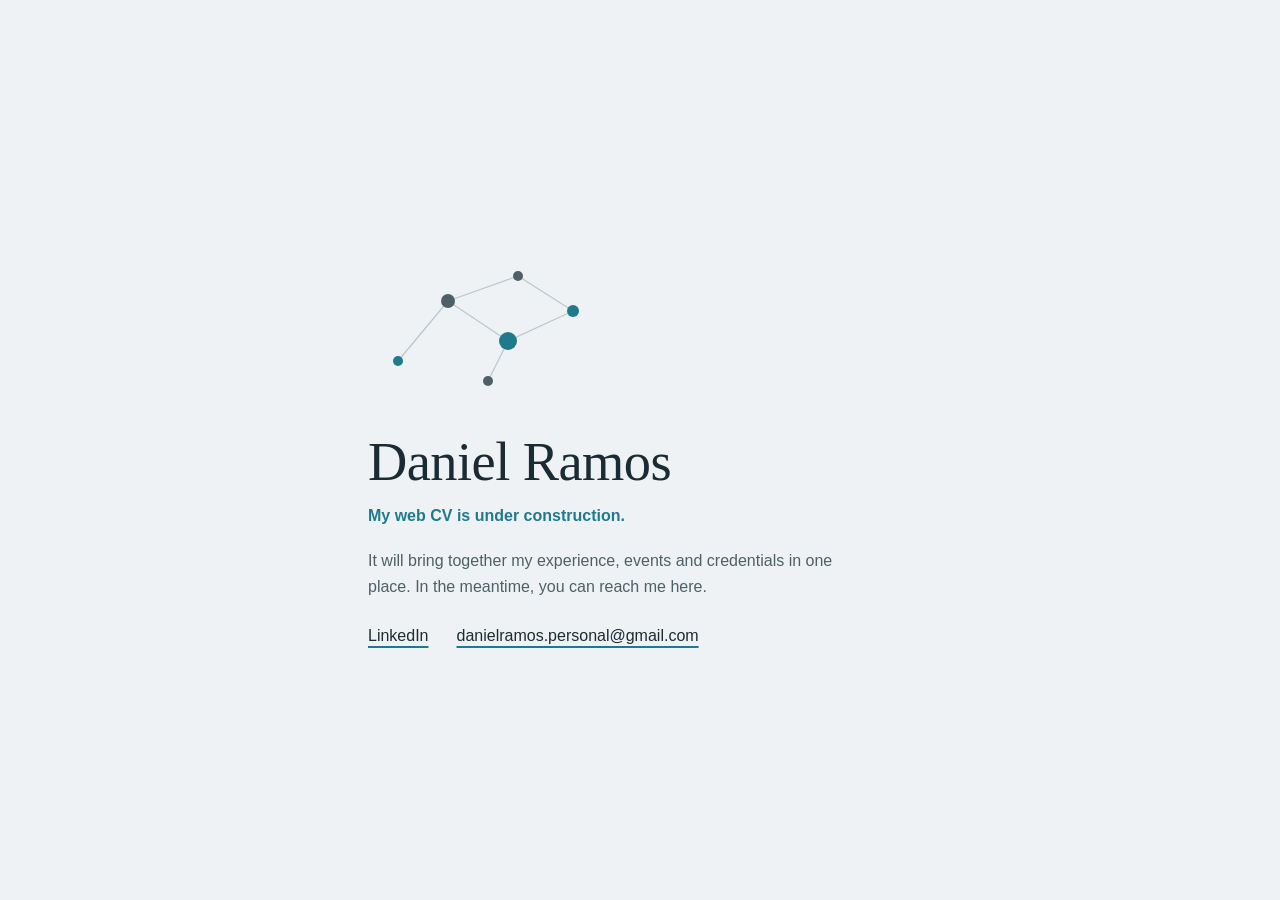
==== index.html @ dd455a63 "Add files via upload" ====
<!DOCTYPE html>
<html lang="en">
<head>
<meta charset="utf-8">
<meta name="viewport" content="width=device-width, initial-scale=1">
<title>Daniel Ramos: web CV (under construction)</title>
<meta name="description" content="The web CV of Daniel Ramos is under construction. Meanwhile, find me on LinkedIn or by email.">
<style>
  :root {
    --bg: #eef2f4;
    --ink: #1b2b34;
    --muted: #4d6069;
    --accent: #1f7a8c;
    --line: #b9c7cd;
    color-scheme: light;
  }
  @media (prefers-color-scheme: dark) {
    :root {
      --bg: #11191d;
      --ink: #e6eef1;
      --muted: #9db0b8;
      --accent: #5cc0d3;
      --line: #35474f;
      color-scheme: dark;
    }
  }
  * { box-sizing: border-box; }
  html, body { height: 100%; }
  body {
    margin: 0;
    background: var(--bg);
    color: var(--ink);
    font-family: "Helvetica Neue", Arial, system-ui, sans-serif;
    line-height: 1.6;
    display: grid;
    place-items: center;
    padding: 2rem 1.5rem;
  }
  main { width: 100%; max-width: 34rem; }
  svg { display: block; width: 100%; max-width: 15rem; height: auto; margin-bottom: 2rem; }
  .edge { stroke: var(--line); stroke-width: 1.2; fill: none; }
  .node { fill: var(--accent); }
  .node.quiet { fill: var(--muted); }
  h1 {
    font-family: "Iowan Old Style", Georgia, "Times New Roman", serif;
    font-weight: 400;
    font-size: clamp(2.4rem, 8vw, 3.4rem);
    line-height: 1.1;
    letter-spacing: -0.01em;
    margin: 0 0 0.6rem;
  }
  .status { color: var(--accent); font-weight: 600; margin: 0 0 1.25rem; }
  p { margin: 0 0 1.5rem; color: var(--muted); max-width: 30rem; }
  ul { list-style: none; margin: 0; padding: 0; display: flex; flex-wrap: wrap; gap: 0.75rem 1.75rem; }
  a {
    color: var(--ink);
    text-decoration: underline;
    text-decoration-color: var(--accent);
    text-decoration-thickness: 2px;
    text-underline-offset: 0.3em;
  }
  a:hover { color: var(--accent); }
  a:focus-visible { outline: 3px solid var(--accent); outline-offset: 4px; border-radius: 2px; }

  /* One page-load moment: the network draws itself. */
  @media (prefers-reduced-motion: no-preference) {
    .edge { stroke-dasharray: 100; stroke-dashoffset: 100; animation: draw 1.4s ease-out forwards; }
    .edge:nth-of-type(2) { animation-delay: 0.15s; }
    .edge:nth-of-type(3) { animation-delay: 0.3s; }
    .edge:nth-of-type(4) { animation-delay: 0.45s; }
    .edge:nth-of-type(5) { animation-delay: 0.6s; }
    .edge:nth-of-type(6) { animation-delay: 0.75s; }
    .node { opacity: 0; animation: appear 0.6s ease-out forwards; animation-delay: 0.9s; }
    @keyframes draw { to { stroke-dashoffset: 0; } }
    @keyframes appear { to { opacity: 1; } }
  }
</style>
</head>
<body>
<main>
  <svg viewBox="0 0 240 150" role="img" aria-label="A small network of connected points">
    <path class="edge" pathLength="100" d="M30 110 L80 50"/>
    <path class="edge" pathLength="100" d="M80 50 L140 90"/>
    <path class="edge" pathLength="100" d="M80 50 L150 25"/>
    <path class="edge" pathLength="100" d="M140 90 L205 60"/>
    <path class="edge" pathLength="100" d="M140 90 L120 130"/>
    <path class="edge" pathLength="100" d="M150 25 L205 60"/>
    <circle class="node" cx="30" cy="110" r="5"/>
    <circle class="node quiet" cx="80" cy="50" r="7"/>
    <circle class="node" cx="140" cy="90" r="9"/>
    <circle class="node quiet" cx="150" cy="25" r="5"/>
    <circle class="node" cx="205" cy="60" r="6"/>
    <circle class="node quiet" cx="120" cy="130" r="5"/>
  </svg>

  <h1>Daniel Ramos</h1>
  <p class="status">My web CV is under construction.</p>
  <p>It will bring together my experience, events and credentials in one place. In the meantime, you can reach me here.</p>

  <ul>
    <li><a href="https://www.linkedin.com/in/danielbpramos/">LinkedIn</a></li>
    <li><a href="mailto:danielramos.personal@gmail.com">danielramos.personal@gmail.com</a></li>
  </ul>
</main>
</body>
</html>
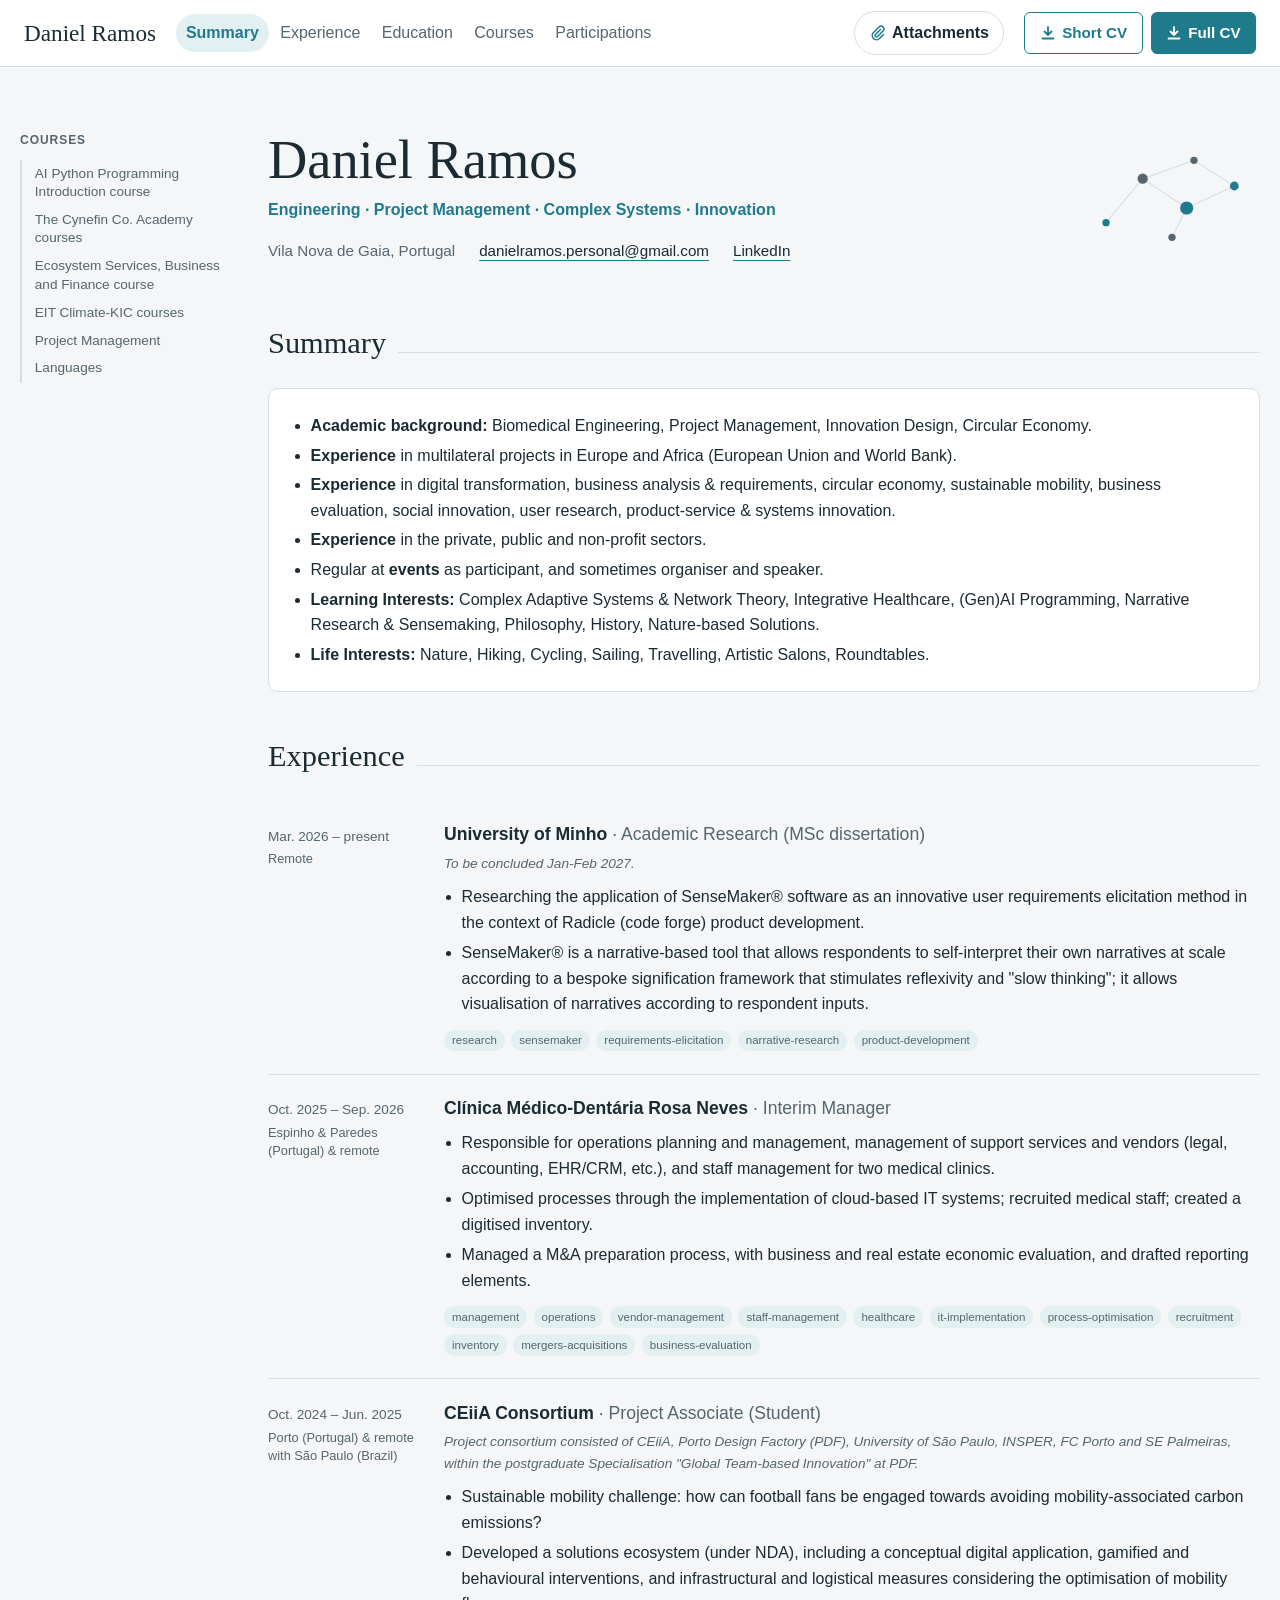
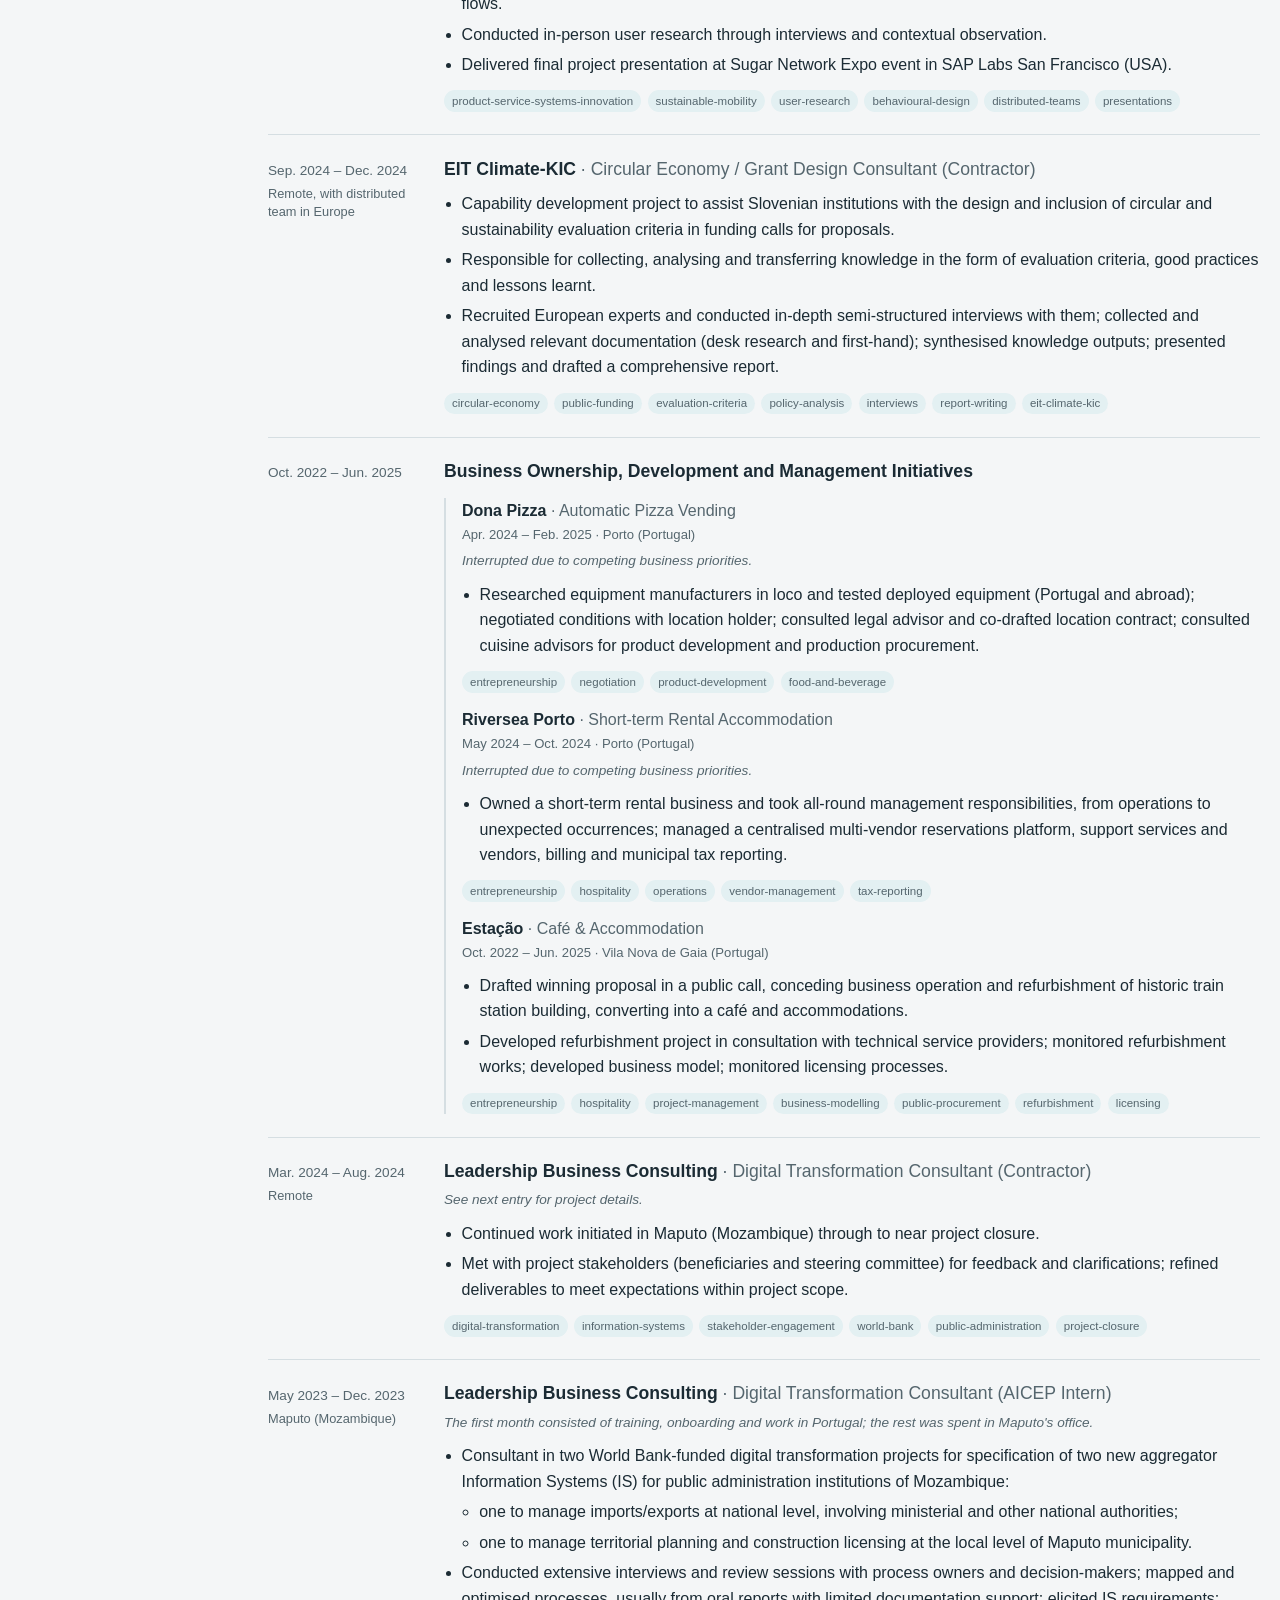
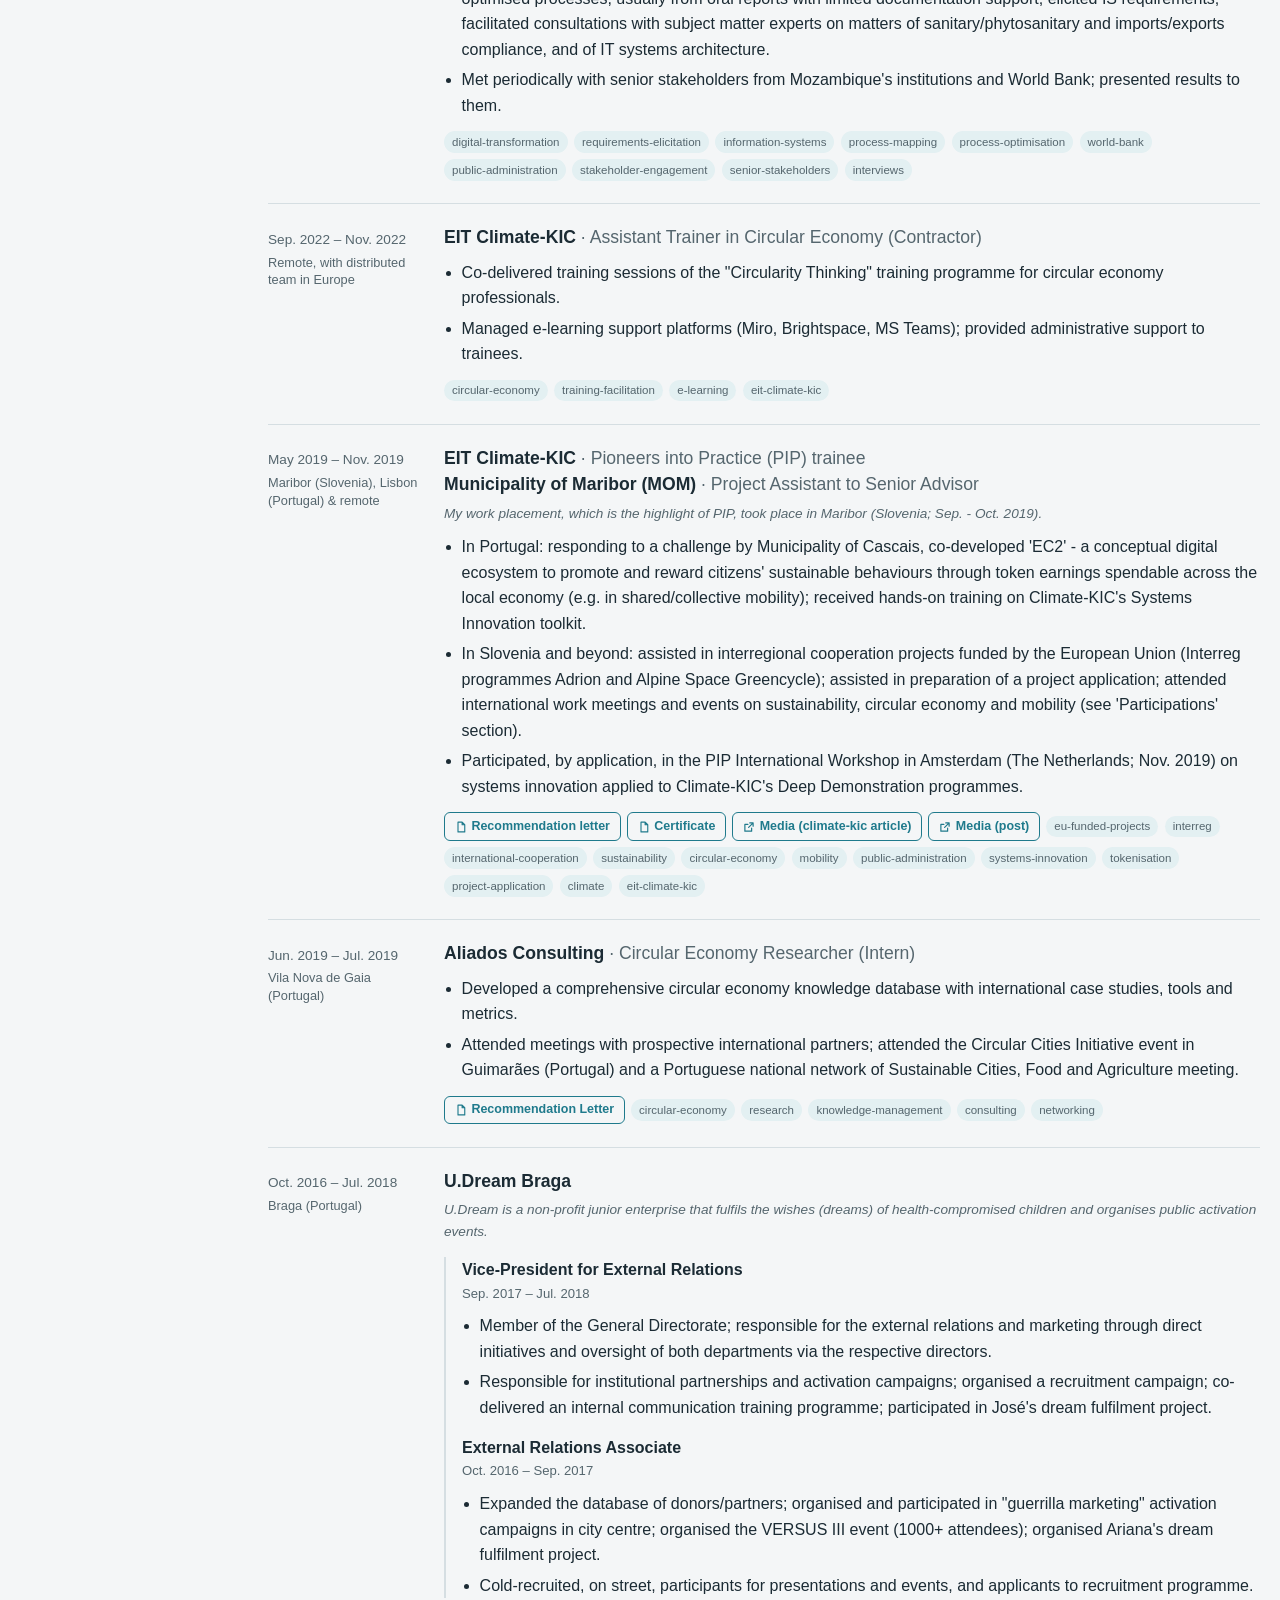
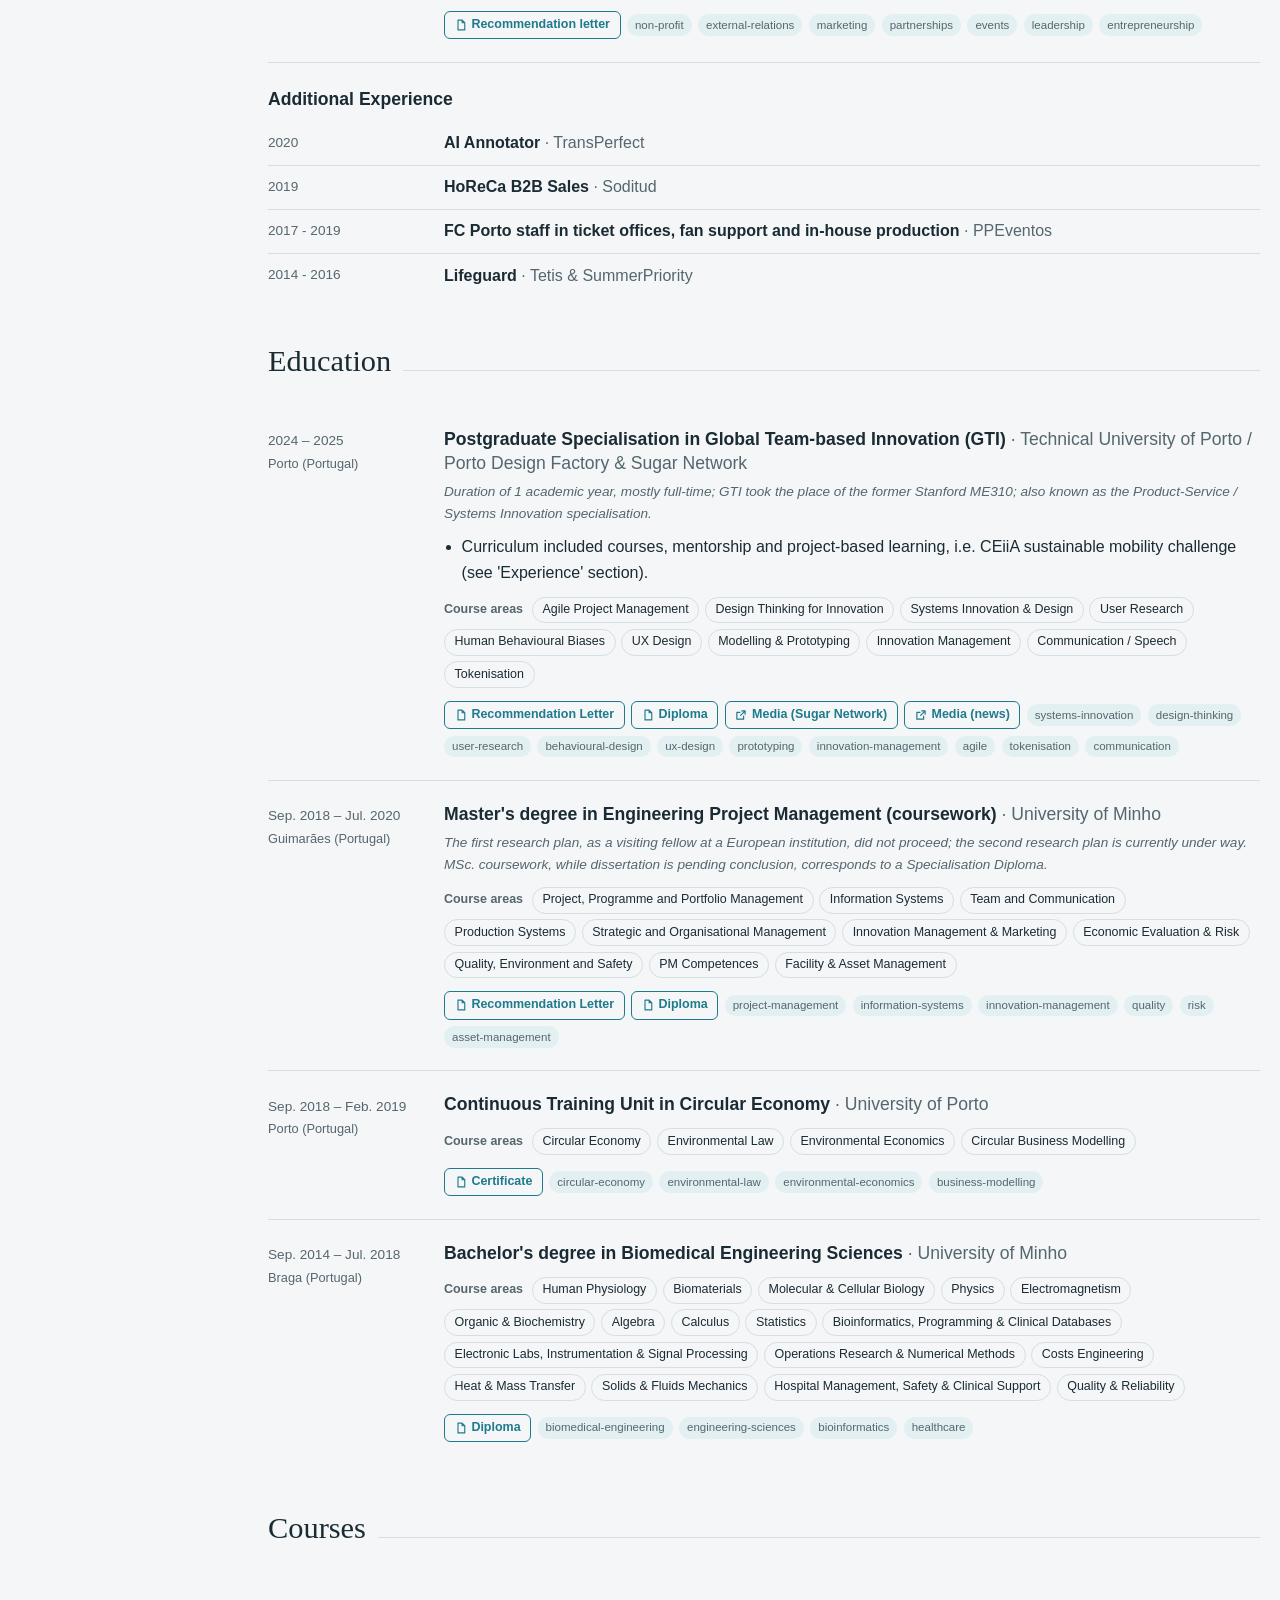
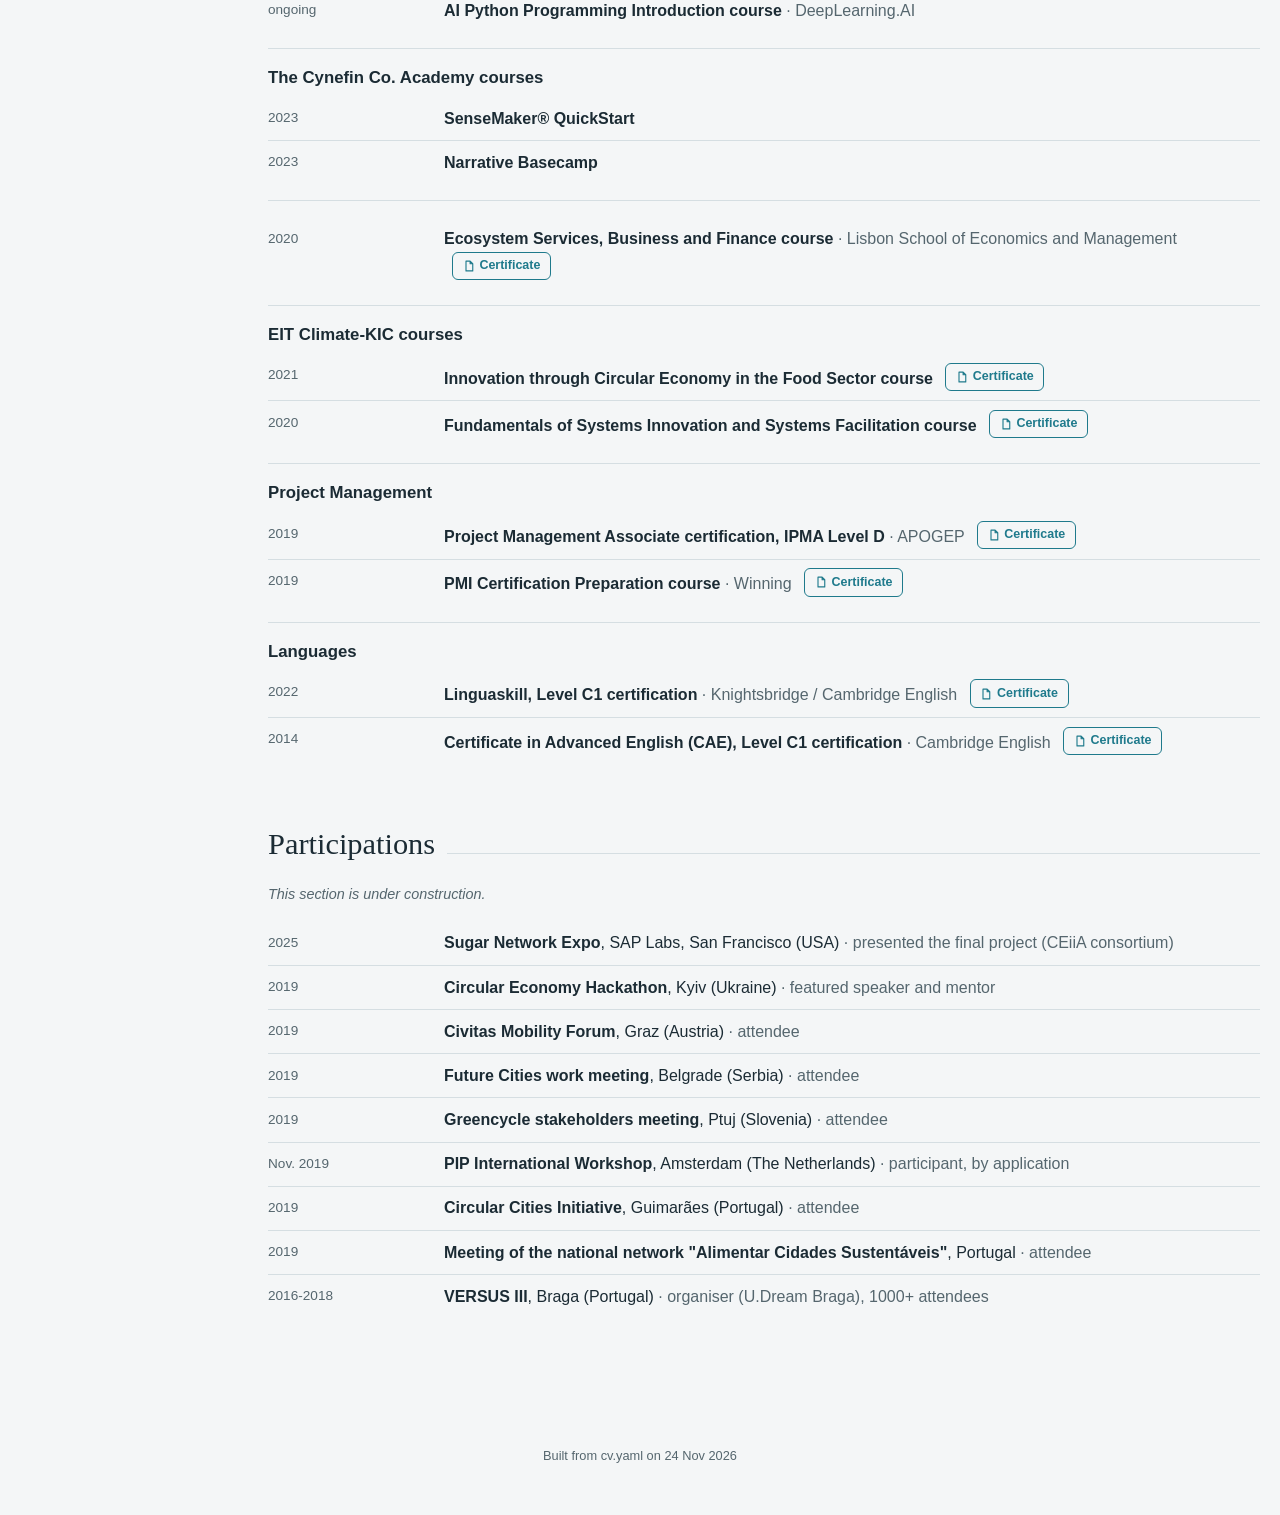
==== commit 8ba2efbe: "Publish web CV built from cv.yaml (replaces under-construction page)" ====
--- a/index.html
+++ b/index.html
@@ -1,106 +1,383 @@
-<!DOCTYPE html>
-<html lang="en">
-<head>
-<meta charset="utf-8">
-<meta name="viewport" content="width=device-width, initial-scale=1">
-<title>Daniel Ramos: web CV (under construction)</title>
-<meta name="description" content="The web CV of Daniel Ramos is under construction. Meanwhile, find me on LinkedIn or by email.">
-<style>
-  :root {
-    --bg: #eef2f4;
-    --ink: #1b2b34;
-    --muted: #4d6069;
-    --accent: #1f7a8c;
-    --line: #b9c7cd;
-    color-scheme: light;
-  }
-  @media (prefers-color-scheme: dark) {
-    :root {
-      --bg: #11191d;
-      --ink: #e6eef1;
-      --muted: #9db0b8;
-      --accent: #5cc0d3;
-      --line: #35474f;
-      color-scheme: dark;
-    }
-  }
-  * { box-sizing: border-box; }
-  html, body { height: 100%; }
-  body {
-    margin: 0;
-    background: var(--bg);
-    color: var(--ink);
-    font-family: "Helvetica Neue", Arial, system-ui, sans-serif;
-    line-height: 1.6;
-    display: grid;
-    place-items: center;
-    padding: 2rem 1.5rem;
-  }
-  main { width: 100%; max-width: 34rem; }
-  svg { display: block; width: 100%; max-width: 15rem; height: auto; margin-bottom: 2rem; }
-  .edge { stroke: var(--line); stroke-width: 1.2; fill: none; }
-  .node { fill: var(--accent); }
-  .node.quiet { fill: var(--muted); }
-  h1 {
-    font-family: "Iowan Old Style", Georgia, "Times New Roman", serif;
-    font-weight: 400;
-    font-size: clamp(2.4rem, 8vw, 3.4rem);
-    line-height: 1.1;
-    letter-spacing: -0.01em;
-    margin: 0 0 0.6rem;
-  }
-  .status { color: var(--accent); font-weight: 600; margin: 0 0 1.25rem; }
-  p { margin: 0 0 1.5rem; color: var(--muted); max-width: 30rem; }
-  ul { list-style: none; margin: 0; padding: 0; display: flex; flex-wrap: wrap; gap: 0.75rem 1.75rem; }
-  a {
-    color: var(--ink);
-    text-decoration: underline;
-    text-decoration-color: var(--accent);
-    text-decoration-thickness: 2px;
-    text-underline-offset: 0.3em;
-  }
-  a:hover { color: var(--accent); }
-  a:focus-visible { outline: 3px solid var(--accent); outline-offset: 4px; border-radius: 2px; }
-
-  /* One page-load moment: the network draws itself. */
-  @media (prefers-reduced-motion: no-preference) {
-    .edge { stroke-dasharray: 100; stroke-dashoffset: 100; animation: draw 1.4s ease-out forwards; }
-    .edge:nth-of-type(2) { animation-delay: 0.15s; }
-    .edge:nth-of-type(3) { animation-delay: 0.3s; }
-    .edge:nth-of-type(4) { animation-delay: 0.45s; }
-    .edge:nth-of-type(5) { animation-delay: 0.6s; }
-    .edge:nth-of-type(6) { animation-delay: 0.75s; }
-    .node { opacity: 0; animation: appear 0.6s ease-out forwards; animation-delay: 0.9s; }
-    @keyframes draw { to { stroke-dashoffset: 0; } }
-    @keyframes appear { to { opacity: 1; } }
-  }
-</style>
-</head>
-<body>
-<main>
-  <svg viewBox="0 0 240 150" role="img" aria-label="A small network of connected points">
-    <path class="edge" pathLength="100" d="M30 110 L80 50"/>
-    <path class="edge" pathLength="100" d="M80 50 L140 90"/>
-    <path class="edge" pathLength="100" d="M80 50 L150 25"/>
-    <path class="edge" pathLength="100" d="M140 90 L205 60"/>
-    <path class="edge" pathLength="100" d="M140 90 L120 130"/>
-    <path class="edge" pathLength="100" d="M150 25 L205 60"/>
-    <circle class="node" cx="30" cy="110" r="5"/>
-    <circle class="node quiet" cx="80" cy="50" r="7"/>
-    <circle class="node" cx="140" cy="90" r="9"/>
-    <circle class="node quiet" cx="150" cy="25" r="5"/>
-    <circle class="node" cx="205" cy="60" r="6"/>
-    <circle class="node quiet" cx="120" cy="130" r="5"/>
-  </svg>
-
-  <h1>Daniel Ramos</h1>
-  <p class="status">My web CV is under construction.</p>
-  <p>It will bring together my experience, events and credentials in one place. In the meantime, you can reach me here.</p>
-
-  <ul>
-    <li><a href="https://www.linkedin.com/in/danielbpramos/">LinkedIn</a></li>
-    <li><a href="mailto:danielramos.personal@gmail.com">danielramos.personal@gmail.com</a></li>
-  </ul>
-</main>
-</body>
-</html>
+<!DOCTYPE html>
+<html lang="en">
+<head>
+<meta charset="utf-8">
+<meta name="viewport" content="width=device-width, initial-scale=1">
+<title>Daniel Ramos: CV</title>
+<meta name="description" content="Extended CV of Daniel Ramos: experience, education, participations and credentials.">
+<link rel="stylesheet" href="style.css">
+</head>
+<body>
+
+<svg width="0" height="0" style="position:absolute" aria-hidden="true">
+  <symbol id="i-dl" viewBox="0 0 16 16"><path d="M8 2v8m0 0L4.5 6.5M8 10l3.5-3.5M2.5 13.5h11" stroke="currentColor" stroke-width="1.8" fill="none" stroke-linecap="round" stroke-linejoin="round"/></symbol>
+  <symbol id="i-doc" viewBox="0 0 16 16"><path d="M4 1.5h5.5L13 5v9.5H4z M9.5 1.5V5H13" stroke="currentColor" stroke-width="1.5" fill="none" stroke-linejoin="round"/></symbol>
+  <symbol id="i-link" viewBox="0 0 16 16"><path d="M9 2.5h4.5V7M13.5 2.5L7.5 8.5M11.5 9.5v4h-9v-9h4" stroke="currentColor" stroke-width="1.6" fill="none" stroke-linecap="round" stroke-linejoin="round"/></symbol>
+  <symbol id="i-clip" viewBox="0 0 16 16"><path d="M10.5 4.5l-5 5a1.4 1.4 0 0 0 2 2l5.5-5.5a2.8 2.8 0 0 0-4-4L3.5 7.5a4.2 4.2 0 0 0 6 6l4-4" stroke="currentColor" stroke-width="1.5" fill="none" stroke-linecap="round" stroke-linejoin="round"/></symbol>
+  <symbol id="i-mail" viewBox="0 0 16 16"><rect x="1.5" y="3.5" width="13" height="9" rx="1.5" stroke="currentColor" stroke-width="1.5" fill="none"/><path d="M2 4.5l6 4.5 6-4.5" stroke="currentColor" stroke-width="1.5" fill="none" stroke-linejoin="round"/></symbol>
+</svg>
+
+<header class="topbar">
+  <div class="topbar-inner">
+    <a class="brand serif" href="#top">Daniel Ramos</a>
+    <nav class="nav" aria-label="Sections">
+      <a href="#summary">Summary</a>
+      <a href="#experience">Experience</a>
+      <a href="#education">Education</a>
+      <a href="#courses">Courses</a>
+      <a href="#participations">Participations</a>
+    </nav>
+    <a class="attach-btn" href="attachments.html"><svg><use href="#i-clip"/></svg><span>Attachments</span></a>
+    <div class="downloads">
+      <a class="btn ghost" href="Daniel_Ramos_CV_Short.pdf" target="_blank" rel="noopener" title="Short CV (PDF)"><svg><use href="#i-dl"/></svg><span>Short CV</span></a>
+      <a class="btn primary" href="Daniel_Ramos_CV_Extended.pdf" target="_blank" rel="noopener" title="Full CV (PDF)"><svg><use href="#i-dl"/></svg><span>Full CV</span></a>
+    </div>
+  </div>
+</header>
+
+
+<div class="layout" id="top">
+  <aside class="sidemenu" aria-label="Entries in this section">
+    <nav id="sidemenu"></nav>
+  </aside>
+
+  <main>
+    <div class="hero">
+      <div>
+        <h1 class="serif">Daniel Ramos</h1>
+        <p class="role">Engineering · Project Management · Complex Systems · Innovation</p>
+        <ul class="contact">
+          <li>Vila Nova de Gaia, Portugal</li>
+          <li><a href="mailto:danielramos.personal@gmail.com">danielramos.personal@gmail.com</a></li>
+          <li><a href="https://linkedin.com/in/danielbpramos">LinkedIn</a></li>
+        </ul>
+      </div>
+      <svg viewBox="0 0 240 150" aria-hidden="true">
+        <path class="edge" d="M30 110 L80 50"/><path class="edge" d="M80 50 L140 90"/>
+        <path class="edge" d="M80 50 L150 25"/><path class="edge" d="M140 90 L205 60"/>
+        <path class="edge" d="M140 90 L120 130"/><path class="edge" d="M150 25 L205 60"/>
+        <circle class="node" cx="30" cy="110" r="5"/><circle class="node quiet" cx="80" cy="50" r="7"/>
+        <circle class="node" cx="140" cy="90" r="9"/><circle class="node quiet" cx="150" cy="25" r="5"/>
+        <circle class="node" cx="205" cy="60" r="6"/><circle class="node quiet" cx="120" cy="130" r="5"/>
+      </svg>
+    </div>
+
+    <section class="cv" id="summary" data-label="Summary">
+      <h2 class="serif">Summary</h2>
+      <div class="card">
+        <ul>
+          <li><b>Academic background:</b> Biomedical Engineering, Project Management, Innovation Design, Circular Economy.</li>
+          <li><b>Experience</b> in multilateral projects in Europe and Africa (European Union and World Bank).</li>
+          <li><b>Experience</b> in digital transformation, business analysis &amp; requirements, circular economy, sustainable mobility, business evaluation, social innovation, user research, product-service &amp; systems innovation.</li>
+          <li><b>Experience</b> in the private, public and non-profit sectors.</li>
+          <li>Regular at <b>events</b> as participant, and sometimes organiser and speaker.</li>
+          <li><b>Learning Interests:</b> Complex Adaptive Systems &amp; Network Theory, Integrative Healthcare, (Gen)AI Programming, Narrative Research &amp; Sensemaking, Philosophy, History, Nature-based Solutions.</li>
+          <li><b>Life Interests:</b> Nature, Hiking, Cycling, Sailing, Travelling, Artistic Salons, Roundtables.</li>
+        </ul>
+      </div>
+    </section>
+
+    <section class="cv" id="experience" data-label="Experience">
+      <h2 class="serif">Experience</h2>
+      <article class="entry" id="minho-research" data-nav="University of Minho" data-sub="since 2026">
+        <div class="when">Mar. 2026 – present<span class="where">Remote</span></div>
+        <div>
+          <h3><span class="org">University of Minho</span><span class="title">Academic Research (MSc dissertation)</span></h3>
+          <p class="note">To be concluded Jan-Feb 2027.</p><ul>
+  <li>Researching the application of SenseMaker® software as an innovative user requirements elicitation method in the context of Radicle (code forge) product development.</li>
+  <li>SenseMaker® is a narrative-based tool that allows respondents to self-interpret their own narratives at scale according to a bespoke signification framework that stimulates reflexivity and &#34;slow thinking&#34;; it allows visualisation of narratives according to respondent inputs.</li>
+</ul>
+          <div class="meta-row"><span class="tag">research</span><span class="tag">sensemaker</span><span class="tag">requirements-elicitation</span><span class="tag">narrative-research</span><span class="tag">product-development</span></div>
+        </div>
+      </article>
+      <article class="entry" id="rosa-neves" data-nav="Clínica Rosa Neves" data-sub="2025–26">
+        <div class="when">Oct. 2025 – Sep. 2026<span class="where">Espinho &amp; Paredes (Portugal) &amp; remote</span></div>
+        <div>
+          <h3><span class="org">Clínica Médico-Dentária Rosa Neves</span><span class="title">Interim Manager</span></h3><ul>
+  <li>Responsible for operations planning and management, management of support services and vendors (legal, accounting, EHR/CRM, etc.), and staff management for two medical clinics.</li>
+  <li>Optimised processes through the implementation of cloud-based IT systems; recruited medical staff; created a digitised inventory.</li>
+  <li>Managed a M&amp;A preparation process, with business and real estate economic evaluation, and drafted reporting elements.</li>
+</ul>
+          <div class="meta-row"><span class="tag">management</span><span class="tag">operations</span><span class="tag">vendor-management</span><span class="tag">staff-management</span><span class="tag">healthcare</span><span class="tag">it-implementation</span><span class="tag">process-optimisation</span><span class="tag">recruitment</span><span class="tag">inventory</span><span class="tag">mergers-acquisitions</span><span class="tag">business-evaluation</span></div>
+        </div>
+      </article>
+      <article class="entry" id="ceiia" data-nav="CEiiA Consortium" data-sub="2024–25">
+        <div class="when">Oct. 2024 – Jun. 2025<span class="where">Porto (Portugal) &amp; remote with São Paulo (Brazil)</span></div>
+        <div>
+          <h3><span class="org">CEiiA Consortium</span><span class="title">Project Associate (Student)</span></h3>
+          <p class="note">Project consortium consisted of CEiiA, Porto Design Factory (PDF), University of São Paulo, INSPER, FC Porto and SE Palmeiras, within the postgraduate Specialisation &#34;Global Team-based Innovation&#34; at PDF.</p><ul>
+  <li>Sustainable mobility challenge: how can football fans be engaged towards avoiding mobility-associated carbon emissions?</li>
+  <li>Developed a solutions ecosystem (under NDA), including a conceptual digital application, gamified and behavioural interventions, and infrastructural and logistical measures considering the optimisation of mobility flows.</li>
+  <li>Conducted in-person user research through interviews and contextual observation.</li>
+  <li>Delivered final project presentation at Sugar Network Expo event in SAP Labs San Francisco (USA).</li>
+</ul>
+          <div class="meta-row"><span class="tag">product-service-systems-innovation</span><span class="tag">sustainable-mobility</span><span class="tag">user-research</span><span class="tag">behavioural-design</span><span class="tag">distributed-teams</span><span class="tag">presentations</span></div>
+        </div>
+      </article>
+      <article class="entry" id="eit-grant-design" data-nav="EIT Climate-KIC" data-sub="2024">
+        <div class="when">Sep. 2024 – Dec. 2024<span class="where">Remote, with distributed team in Europe</span></div>
+        <div>
+          <h3><span class="org">EIT Climate-KIC</span><span class="title">Circular Economy / Grant Design Consultant (Contractor)</span></h3><ul>
+  <li>Capability development project to assist Slovenian institutions with the design and inclusion of circular and sustainability evaluation criteria in funding calls for proposals.</li>
+  <li>Responsible for collecting, analysing and transferring knowledge in the form of evaluation criteria, good practices and lessons learnt.</li>
+  <li>Recruited European experts and conducted in-depth semi-structured interviews with them; collected and analysed relevant documentation (desk research and first-hand); synthesised knowledge outputs; presented findings and drafted a comprehensive report.</li>
+</ul>
+          <div class="meta-row"><span class="tag">circular-economy</span><span class="tag">public-funding</span><span class="tag">evaluation-criteria</span><span class="tag">policy-analysis</span><span class="tag">interviews</span><span class="tag">report-writing</span><span class="tag">eit-climate-kic</span></div>
+        </div>
+      </article>
+      <article class="entry" id="ventures" data-nav="Own ventures" data-sub="2022–25">
+        <div class="when">Oct. 2022 – Jun. 2025</div>
+        <div>
+          <h3><span class="org">Business Ownership, Development and Management Initiatives</span></h3>
+          <div class="roles">
+            <div class="role-item">
+              <h4>Dona Pizza <span class="sub">· Automatic Pizza Vending</span></h4>
+              <div class="dates">Apr. 2024 – Feb. 2025 · Porto (Portugal)</div>
+              <p class="note">Interrupted due to competing business priorities.</p><ul>
+  <li>Researched equipment manufacturers in loco and tested deployed equipment (Portugal and abroad); negotiated conditions with location holder; consulted legal advisor and co-drafted location contract; consulted cuisine advisors for product development and production procurement.</li>
+</ul>
+              <div class="meta-row"><span class="tag">entrepreneurship</span><span class="tag">negotiation</span><span class="tag">product-development</span><span class="tag">food-and-beverage</span></div>
+            </div>
+            <div class="role-item">
+              <h4>Riversea Porto <span class="sub">· Short-term Rental Accommodation</span></h4>
+              <div class="dates">May 2024 – Oct. 2024 · Porto (Portugal)</div>
+              <p class="note">Interrupted due to competing business priorities.</p><ul>
+  <li>Owned a short-term rental business and took all-round management responsibilities, from operations to unexpected occurrences; managed a centralised multi-vendor reservations platform, support services and vendors, billing and municipal tax reporting.</li>
+</ul>
+              <div class="meta-row"><span class="tag">entrepreneurship</span><span class="tag">hospitality</span><span class="tag">operations</span><span class="tag">vendor-management</span><span class="tag">tax-reporting</span></div>
+            </div>
+            <div class="role-item">
+              <h4>Estação <span class="sub">· Café &amp; Accommodation</span></h4>
+              <div class="dates">Oct. 2022 – Jun. 2025 · Vila Nova de Gaia (Portugal)</div><ul>
+  <li>Drafted winning proposal in a public call, conceding business operation and refurbishment of historic train station building, converting into a café and accommodations.</li>
+  <li>Developed refurbishment project in consultation with technical service providers; monitored refurbishment works; developed business model; monitored licensing processes.</li>
+</ul>
+              <div class="meta-row"><span class="tag">entrepreneurship</span><span class="tag">hospitality</span><span class="tag">project-management</span><span class="tag">business-modelling</span><span class="tag">public-procurement</span><span class="tag">refurbishment</span><span class="tag">licensing</span></div>
+            </div>
+          </div>
+          <div class="meta-row"></div>
+        </div>
+      </article>
+      <article class="entry" id="lbc-remote" data-nav="Leadership Business Consulting" data-sub="2024">
+        <div class="when">Mar. 2024 – Aug. 2024<span class="where">Remote</span></div>
+        <div>
+          <h3><span class="org">Leadership Business Consulting</span><span class="title">Digital Transformation Consultant (Contractor)</span></h3>
+          <p class="note">See next entry for project details.</p><ul>
+  <li>Continued work initiated in Maputo (Mozambique) through to near project closure.</li>
+  <li>Met with project stakeholders (beneficiaries and steering committee) for feedback and clarifications; refined deliverables to meet expectations within project scope.</li>
+</ul>
+          <div class="meta-row"><span class="tag">digital-transformation</span><span class="tag">information-systems</span><span class="tag">stakeholder-engagement</span><span class="tag">world-bank</span><span class="tag">public-administration</span><span class="tag">project-closure</span></div>
+        </div>
+      </article>
+      <article class="entry" id="lbc-maputo" data-nav="Leadership Business Consulting" data-sub="2023">
+        <div class="when">May 2023 – Dec. 2023<span class="where">Maputo (Mozambique)</span></div>
+        <div>
+          <h3><span class="org">Leadership Business Consulting</span><span class="title">Digital Transformation Consultant (AICEP Intern)</span></h3>
+          <p class="note">The first month consisted of training, onboarding and work in Portugal; the rest was spent in Maputo&#39;s office.</p><ul>
+  <li>Consultant in two World Bank-funded digital transformation projects for specification of two new aggregator Information Systems (IS) for public administration institutions of Mozambique:<ul>
+  <li>one to manage imports/exports at national level, involving ministerial and other national authorities;</li>
+  <li>one to manage territorial planning and construction licensing at the local level of Maputo municipality.</li>
+</ul></li>
+  <li>Conducted extensive interviews and review sessions with process owners and decision-makers; mapped and optimised processes, usually from oral reports with limited documentation support; elicited IS requirements; facilitated consultations with subject matter experts on matters of sanitary/phytosanitary and imports/exports compliance, and of IT systems architecture.</li>
+  <li>Met periodically with senior stakeholders from Mozambique&#39;s institutions and World Bank; presented results to them.</li>
+</ul>
+          <div class="meta-row"><span class="tag">digital-transformation</span><span class="tag">requirements-elicitation</span><span class="tag">information-systems</span><span class="tag">process-mapping</span><span class="tag">process-optimisation</span><span class="tag">world-bank</span><span class="tag">public-administration</span><span class="tag">stakeholder-engagement</span><span class="tag">senior-stakeholders</span><span class="tag">interviews</span></div>
+        </div>
+      </article>
+      <article class="entry" id="eit-trainer" data-nav="EIT Climate-KIC" data-sub="2022">
+        <div class="when">Sep. 2022 – Nov. 2022<span class="where">Remote, with distributed team in Europe</span></div>
+        <div>
+          <h3><span class="org">EIT Climate-KIC</span><span class="title">Assistant Trainer in Circular Economy (Contractor)</span></h3><ul>
+  <li>Co-delivered training sessions of the &#34;Circularity Thinking&#34; training programme for circular economy professionals.</li>
+  <li>Managed e-learning support platforms (Miro, Brightspace, MS Teams); provided administrative support to trainees.</li>
+</ul>
+          <div class="meta-row"><span class="tag">circular-economy</span><span class="tag">training-facilitation</span><span class="tag">e-learning</span><span class="tag">eit-climate-kic</span></div>
+        </div>
+      </article>
+      <article class="entry" id="pip-maribor" data-nav="EIT Climate-KIC PIP / Maribor" data-sub="2019">
+        <div class="when">May 2019 – Nov. 2019<span class="where">Maribor (Slovenia), Lisbon (Portugal) &amp; remote</span></div>
+        <div>
+          <h3><span class="org">EIT Climate-KIC</span><span class="title">Pioneers into Practice (PIP) trainee</span></h3>
+          <h3><span class="org">Municipality of Maribor (MOM)</span><span class="title">Project Assistant to Senior Advisor</span></h3>
+          <p class="note">My work placement, which is the highlight of PIP, took place in Maribor (Slovenia; Sep. - Oct. 2019).</p><ul>
+  <li>In Portugal: responding to a challenge by Municipality of Cascais, co-developed &#39;EC2&#39; - a conceptual digital ecosystem to promote and reward citizens&#39; sustainable behaviours through token earnings spendable across the local economy (e.g. in shared/collective mobility); received hands-on training on Climate-KIC&#39;s Systems Innovation toolkit.</li>
+  <li>In Slovenia and beyond: assisted in interregional cooperation projects funded by the European Union (Interreg programmes Adrion and Alpine Space Greencycle); assisted in preparation of a project application; attended international work meetings and events on sustainability, circular economy and mobility (see &#39;Participations&#39; section).</li>
+  <li>Participated, by application, in the PIP International Workshop in Amsterdam (The Netherlands; Nov. 2019) on systems innovation applied to Climate-KIC&#39;s Deep Demonstration programmes.</li>
+</ul>
+          <div class="meta-row">
+  <a class="attach letter" href="https://1drv.ms/b/c/8a19d365ff2f0085/IQCFAC__ZdMZIICKbTEAAAAAASNOQvRAVG5K9m9awqSDk-c?e=VgTwwV" target="_blank" rel="noopener"><svg><use href="#i-doc"/></svg>Recommendation letter</a>
+  <a class="attach certificate" href="https://1drv.ms/b/c/8a19d365ff2f0085/IQCFAC__ZdMZIICKYjEAAAAAAanJF-kUmLMT4I1akM0ANhQ?e=BHGEe3" target="_blank" rel="noopener"><svg><use href="#i-doc"/></svg>Certificate</a>
+  <a class="attach media" href="https://1drv.ms/b/c/8a19d365ff2f0085/IQCYS03khYY8T6g4ZEWaHvpeAVyMrxrAo3sP3s7tUxN_wU4?e=eWPwon" target="_blank" rel="noopener"><svg><use href="#i-link"/></svg>Media (climate-kic article)</a>
+  <a class="attach media" href="https://www.facebook.com/climatetalent/photos/2461295827489745" target="_blank" rel="noopener"><svg><use href="#i-link"/></svg>Media (post)</a><span class="tag">eu-funded-projects</span><span class="tag">interreg</span><span class="tag">international-cooperation</span><span class="tag">sustainability</span><span class="tag">circular-economy</span><span class="tag">mobility</span><span class="tag">public-administration</span><span class="tag">systems-innovation</span><span class="tag">tokenisation</span><span class="tag">project-application</span><span class="tag">climate</span><span class="tag">eit-climate-kic</span></div>
+        </div>
+      </article>
+      <article class="entry" id="aliados" data-nav="Aliados Consulting" data-sub="2019">
+        <div class="when">Jun. 2019 – Jul. 2019<span class="where">Vila Nova de Gaia (Portugal)</span></div>
+        <div>
+          <h3><span class="org">Aliados Consulting</span><span class="title">Circular Economy Researcher (Intern)</span></h3><ul>
+  <li>Developed a comprehensive circular economy knowledge database with international case studies, tools and metrics.</li>
+  <li>Attended meetings with prospective international partners; attended the Circular Cities Initiative event in Guimarães (Portugal) and a Portuguese national network of Sustainable Cities, Food and Agriculture meeting.</li>
+</ul>
+          <div class="meta-row">
+  <a class="attach letter" href="https://1drv.ms/b/c/8a19d365ff2f0085/IQCFAC__ZdMZIICK2jAAAAAAAa7qYZCO0xcNUeWmx-N6Ec8?e=5BIv2d" target="_blank" rel="noopener"><svg><use href="#i-doc"/></svg>Recommendation Letter</a><span class="tag">circular-economy</span><span class="tag">research</span><span class="tag">knowledge-management</span><span class="tag">consulting</span><span class="tag">networking</span></div>
+        </div>
+      </article>
+      <article class="entry" id="udream" data-nav="U.Dream Braga" data-sub="2016–18">
+        <div class="when">Oct. 2016 – Jul. 2018<span class="where">Braga (Portugal)</span></div>
+        <div>
+          <h3><span class="org">U.Dream Braga</span></h3>
+          <p class="note">U.Dream is a non-profit junior enterprise that fulfils the wishes (dreams) of health-compromised children and organises public activation events.</p>
+          <div class="roles">
+            <div class="role-item">
+              <h4>Vice-President for External Relations</h4>
+              <div class="dates">Sep. 2017 – Jul. 2018</div><ul>
+  <li>Member of the General Directorate; responsible for the external relations and marketing through direct initiatives and oversight of both departments via the respective directors.</li>
+  <li>Responsible for institutional partnerships and activation campaigns; organised a recruitment campaign; co-delivered an internal communication training programme; participated in José&#39;s dream fulfilment project.</li>
+</ul>
+              <div class="meta-row"></div>
+            </div>
+            <div class="role-item">
+              <h4>External Relations Associate</h4>
+              <div class="dates">Oct. 2016 – Sep. 2017</div><ul>
+  <li>Expanded the database of donors/partners; organised and participated in &#34;guerrilla marketing&#34; activation campaigns in city centre; organised the VERSUS III event (1000+ attendees); organised Ariana&#39;s dream fulfilment project.</li>
+  <li>Cold-recruited, on street, participants for presentations and events, and applicants to recruitment programme.</li>
+</ul>
+              <div class="meta-row"></div>
+            </div>
+          </div>
+          <div class="meta-row">
+  <a class="attach letter" href="https://1drv.ms/b/c/8a19d365ff2f0085/IQDCbk2CPpbOQJ30gwM4-z6GAWS-Oehiyz18rhPnsIZKDbU?e=FUuwaA" target="_blank" rel="noopener"><svg><use href="#i-doc"/></svg>Recommendation letter</a><span class="tag">non-profit</span><span class="tag">external-relations</span><span class="tag">marketing</span><span class="tag">partnerships</span><span class="tag">events</span><span class="tag">leadership</span><span class="tag">entrepreneurship</span></div>
+        </div>
+      </article>
+      <div class="other" id="other" data-nav="Other" data-sub="Additional experience">
+        <h3>Additional Experience</h3>
+        <ul class="list">
+          <li><span class="date">2020</span><span><span class="what">AI Annotator</span> <span class="detail">· TransPerfect</span></span></li>
+          <li><span class="date">2019</span><span><span class="what">HoReCa B2B Sales</span> <span class="detail">· Soditud</span></span></li>
+          <li><span class="date">2017 - 2019</span><span><span class="what">FC Porto staff in ticket offices, fan support and in-house production</span> <span class="detail">· PPEventos</span></span></li>
+          <li><span class="date">2014 - 2016</span><span><span class="what">Lifeguard</span> <span class="detail">· Tetis &amp; SummerPriority</span></span></li>
+        </ul>
+      </div>
+    </section>
+
+    <section class="cv" id="education" data-label="Education">
+      <h2 class="serif">Education</h2>
+      <article class="entry" id="gti" data-nav="Global Team-based Innovation" data-sub="2024–25">
+        <div class="when">2024 – 2025<span class="where">Porto (Portugal)</span></div>
+        <div>
+          <h3><span class="org">Postgraduate Specialisation in Global Team-based Innovation (GTI)</span><span class="title">Technical University of Porto / Porto Design Factory &amp; Sugar Network</span></h3>
+          <p class="note">Duration of 1 academic year, mostly full-time; GTI took the place of the former Stanford ME310; also known as the Product-Service / Systems Innovation specialisation.</p><ul>
+  <li>Curriculum included courses, mentorship and project-based learning, i.e. CEiiA sustainable mobility challenge (see &#39;Experience&#39; section).</li>
+</ul>
+          <div class="courses"><span class="courses-label">Course areas</span><span class="tag course">Agile Project Management</span><span class="tag course">Design Thinking for Innovation</span><span class="tag course">Systems Innovation &amp; Design</span><span class="tag course">User Research</span><span class="tag course">Human Behavioural Biases</span><span class="tag course">UX Design</span><span class="tag course">Modelling &amp; Prototyping</span><span class="tag course">Innovation Management</span><span class="tag course">Communication / Speech</span><span class="tag course">Tokenisation</span></div>
+          <div class="meta-row">
+  <a class="attach letter" href="https://1drv.ms/b/c/8a19d365ff2f0085/IQBEGL6NyKgfRL-zOfK8lyE1AaFZSm6fugpn64TIP8Hmy8U?e=7qaSgp" target="_blank" rel="noopener"><svg><use href="#i-doc"/></svg>Recommendation Letter</a>
+  <a class="attach diploma" href="https://1drv.ms/b/c/8a19d365ff2f0085/IQAZ__gUfQxmQ6egG7L5T5vZAePhuOZ6kyyXT2YF9s0ZL8Y?e=KC00TI" target="_blank" rel="noopener"><svg><use href="#i-doc"/></svg>Diploma</a>
+  <a class="attach media" href="https://www.sugar-network.org/en/projects/player-0-2024-25/" target="_blank" rel="noopener"><svg><use href="#i-link"/></svg>Media (Sugar Network)</a>
+  <a class="attach media" href="https://www.utporto.pt/noticias/equipas-da-pos-graduacao-em-gti-da-porto-design-factory-representaram-portugal-na-sugar-expo-na-sap-labs" target="_blank" rel="noopener"><svg><use href="#i-link"/></svg>Media (news)</a><span class="tag">systems-innovation</span><span class="tag">design-thinking</span><span class="tag">user-research</span><span class="tag">behavioural-design</span><span class="tag">ux-design</span><span class="tag">prototyping</span><span class="tag">innovation-management</span><span class="tag">agile</span><span class="tag">tokenisation</span><span class="tag">communication</span></div>
+        </div>
+      </article>
+      <article class="entry" id="minho-msc" data-nav="MSc Engineering Project Management" data-sub="2018–20">
+        <div class="when">Sep. 2018 – Jul. 2020<span class="where">Guimarães (Portugal)</span></div>
+        <div>
+          <h3><span class="org">Master&#39;s degree in Engineering Project Management (coursework)</span><span class="title">University of Minho</span></h3>
+          <p class="note">The first research plan, as a visiting fellow at a European institution, did not proceed; the second research plan is currently under way. MSc. coursework, while dissertation is pending conclusion, corresponds to a Specialisation Diploma.</p>
+          <div class="courses"><span class="courses-label">Course areas</span><span class="tag course">Project, Programme and Portfolio Management</span><span class="tag course">Information Systems</span><span class="tag course">Team and Communication</span><span class="tag course">Production Systems</span><span class="tag course">Strategic and Organisational Management</span><span class="tag course">Innovation Management &amp; Marketing</span><span class="tag course">Economic Evaluation &amp; Risk</span><span class="tag course">Quality, Environment and Safety</span><span class="tag course">PM Competences</span><span class="tag course">Facility &amp; Asset Management</span></div>
+          <div class="meta-row">
+  <a class="attach letter" href="https://1drv.ms/b/c/8a19d365ff2f0085/IQCFAC__ZdMZIICK1TAAAAAAAQmV-MOcIYuGYQikG_oNJPg?e=5DW09a" target="_blank" rel="noopener"><svg><use href="#i-doc"/></svg>Recommendation Letter</a>
+  <a class="attach diploma" href="https://1drv.ms/b/c/8a19d365ff2f0085/IQCFAC__ZdMZIICK_zAAAAAAAa4hBTPDi0F5Zc9U_c535tE?e=Ae9fyc" target="_blank" rel="noopener"><svg><use href="#i-doc"/></svg>Diploma</a><span class="tag">project-management</span><span class="tag">information-systems</span><span class="tag">innovation-management</span><span class="tag">quality</span><span class="tag">risk</span><span class="tag">asset-management</span></div>
+        </div>
+      </article>
+      <article class="entry" id="porto-ce" data-nav="Circular Economy training" data-sub="2018–19">
+        <div class="when">Sep. 2018 – Feb. 2019<span class="where">Porto (Portugal)</span></div>
+        <div>
+          <h3><span class="org">Continuous Training Unit in Circular Economy</span><span class="title">University of Porto</span></h3>
+          <div class="courses"><span class="courses-label">Course areas</span><span class="tag course">Circular Economy</span><span class="tag course">Environmental Law</span><span class="tag course">Environmental Economics</span><span class="tag course">Circular Business Modelling</span></div>
+          <div class="meta-row">
+  <a class="attach certificate" href="https://1drv.ms/b/c/8a19d365ff2f0085/IQCFAC__ZdMZIICKYTEAAAAAAaoWytsm_MpcPcVce4tJ9nI?e=7B6Rbu" target="_blank" rel="noopener"><svg><use href="#i-doc"/></svg>Certificate</a><span class="tag">circular-economy</span><span class="tag">environmental-law</span><span class="tag">environmental-economics</span><span class="tag">business-modelling</span></div>
+        </div>
+      </article>
+      <article class="entry" id="minho-bsc" data-nav="BSc Biomedical Engineering" data-sub="2014–18">
+        <div class="when">Sep. 2014 – Jul. 2018<span class="where">Braga (Portugal)</span></div>
+        <div>
+          <h3><span class="org">Bachelor&#39;s degree in Biomedical Engineering Sciences</span><span class="title">University of Minho</span></h3>
+          <div class="courses"><span class="courses-label">Course areas</span><span class="tag course">Human Physiology</span><span class="tag course">Biomaterials</span><span class="tag course">Molecular &amp; Cellular Biology</span><span class="tag course">Physics</span><span class="tag course">Electromagnetism</span><span class="tag course">Organic &amp; Biochemistry</span><span class="tag course">Algebra</span><span class="tag course">Calculus</span><span class="tag course">Statistics</span><span class="tag course">Bioinformatics, Programming &amp; Clinical Databases</span><span class="tag course">Electronic Labs, Instrumentation &amp; Signal Processing</span><span class="tag course">Operations Research &amp; Numerical Methods</span><span class="tag course">Costs Engineering</span><span class="tag course">Heat &amp; Mass Transfer</span><span class="tag course">Solids &amp; Fluids Mechanics</span><span class="tag course">Hospital Management, Safety &amp; Clinical Support</span><span class="tag course">Quality &amp; Reliability</span></div>
+          <div class="meta-row">
+  <a class="attach diploma" href="https://1drv.ms/b/c/8a19d365ff2f0085/IQCFAC__ZdMZIICKmjIAAAAAASsOIps8ejfi1RgfZ1IafG0?e=FFdeP1" target="_blank" rel="noopener"><svg><use href="#i-doc"/></svg>Diploma</a><span class="tag">biomedical-engineering</span><span class="tag">engineering-sciences</span><span class="tag">bioinformatics</span><span class="tag">healthcare</span></div>
+        </div>
+      </article>
+    </section>
+
+    <section class="cv" id="courses" data-label="Courses">
+      <h2 class="serif">Courses</h2>
+      <div class="cert-group" id="cert-ai-python" data-nav="AI Python Programming Introduction course">
+        <ul class="list">
+          <li><span class="date">ongoing</span><span><span class="what">AI Python Programming Introduction course</span> <span class="detail">· DeepLearning.AI</span></span></li>
+        </ul>
+      </div>
+      <div class="cert-group" id="cert-cynefin" data-nav="The Cynefin Co. Academy courses">
+        <h3>The Cynefin Co. Academy courses</h3>
+        <ul class="list">
+          <li><span class="date">2023</span><span><span class="what">SenseMaker® QuickStart</span></span></li>
+          <li><span class="date">2023</span><span><span class="what">Narrative Basecamp</span></span></li>
+        </ul>
+      </div>
+      <div class="cert-group" id="cert-ecosystem" data-nav="Ecosystem Services, Business and Finance course">
+        <ul class="list">
+          <li><span class="date">2020</span><span><span class="what">Ecosystem Services, Business and Finance course</span> <span class="detail">· Lisbon School of Economics and Management</span>
+  <a class="attach certificate" href="https://1drv.ms/b/c/8a19d365ff2f0085/IQCFAC__ZdMZIICKJDEAAAAAAQEb_wWhQ5sRZAE-PZomFJo?e=vX9jX9" target="_blank" rel="noopener"><svg><use href="#i-doc"/></svg>Certificate</a></span></li>
+        </ul>
+      </div>
+      <div class="cert-group" id="cert-eit" data-nav="EIT Climate-KIC courses">
+        <h3>EIT Climate-KIC courses</h3>
+        <ul class="list">
+          <li><span class="date">2021</span><span><span class="what">Innovation through Circular Economy in the Food Sector course</span>
+  <a class="attach certificate" href="https://1drv.ms/b/c/8a19d365ff2f0085/IQCFAC__ZdMZIICKxjAAAAAAAcHYHtZisJdecreUQ5Jr77A?e=4G8CSu" target="_blank" rel="noopener"><svg><use href="#i-doc"/></svg>Certificate</a></span></li>
+          <li><span class="date">2020</span><span><span class="what">Fundamentals of Systems Innovation and Systems Facilitation course</span>
+  <a class="attach certificate" href="https://1drv.ms/b/c/8a19d365ff2f0085/IQCFAC__ZdMZIICKxzAAAAAAAZLNVsC9-7udCSAOjJqWs4E?e=PAfp8i" target="_blank" rel="noopener"><svg><use href="#i-doc"/></svg>Certificate</a></span></li>
+        </ul>
+      </div>
+      <div class="cert-group" id="cert-pm" data-nav="Project Management">
+        <h3>Project Management</h3>
+        <ul class="list">
+          <li><span class="date">2019</span><span><span class="what">Project Management Associate certification, IPMA Level D</span> <span class="detail">· APOGEP</span>
+  <a class="attach certificate" href="https://1drv.ms/b/c/8a19d365ff2f0085/IQCFAC__ZdMZIICK9DAAAAAAAffGWIj_XI_co0VE6pxFzoQ?e=I4Qk68" target="_blank" rel="noopener"><svg><use href="#i-doc"/></svg>Certificate</a></span></li>
+          <li><span class="date">2019</span><span><span class="what">PMI Certification Preparation course</span> <span class="detail">· Winning</span>
+  <a class="attach certificate" href="https://1drv.ms/b/c/8a19d365ff2f0085/IQCFAC__ZdMZIICKIjEAAAAAAYeTbyKiJKqz0iAod7VzXZA?e=8d17OD" target="_blank" rel="noopener"><svg><use href="#i-doc"/></svg>Certificate</a></span></li>
+        </ul>
+      </div>
+      <div class="cert-group" id="cert-languages" data-nav="Languages">
+        <h3>Languages</h3>
+        <ul class="list">
+          <li><span class="date">2022</span><span><span class="what">Linguaskill, Level C1 certification</span> <span class="detail">· Knightsbridge / Cambridge English</span>
+  <a class="attach certificate" href="https://1drv.ms/b/c/8a19d365ff2f0085/IQCFAC__ZdMZIICK4jEAAAAAATKOk4wrvXovXDhd3HeIiv8?e=HlVT4R" target="_blank" rel="noopener"><svg><use href="#i-doc"/></svg>Certificate</a></span></li>
+          <li><span class="date">2014</span><span><span class="what">Certificate in Advanced English (CAE), Level C1 certification</span> <span class="detail">· Cambridge English</span>
+  <a class="attach certificate" href="https://1drv.ms/b/c/8a19d365ff2f0085/IQCFAC__ZdMZIICKzjAAAAAAAQDxrmFy7xjrei_ZGdTbXGs?e=qH5wQq" target="_blank" rel="noopener"><svg><use href="#i-doc"/></svg>Certificate</a></span></li>
+        </ul>
+      </div>
+    </section>
+
+    <section class="cv" id="participations" data-label="Participations">
+      <h2 class="serif">Participations</h2>
+      <p class="section-note">This section is under construction.</p>
+      <ul class="list">
+        <li><span class="date">2025</span><span><span class="what">Sugar Network Expo</span>, SAP Labs, San Francisco (USA) <span class="detail">· presented the final project (CEiiA consortium)</span></span></li>
+        <li><span class="date">2019</span><span><span class="what">Circular Economy Hackathon</span>, Kyiv (Ukraine) <span class="detail">· featured speaker and mentor</span></span></li>
+        <li><span class="date">2019</span><span><span class="what">Civitas Mobility Forum</span>, Graz (Austria) <span class="detail">· attendee</span></span></li>
+        <li><span class="date">2019</span><span><span class="what">Future Cities work meeting</span>, Belgrade (Serbia) <span class="detail">· attendee</span></span></li>
+        <li><span class="date">2019</span><span><span class="what">Greencycle stakeholders meeting</span>, Ptuj (Slovenia) <span class="detail">· attendee</span></span></li>
+        <li><span class="date">Nov. 2019</span><span><span class="what">PIP International Workshop</span>, Amsterdam (The Netherlands) <span class="detail">· participant, by application</span></span></li>
+        <li><span class="date">2019</span><span><span class="what">Circular Cities Initiative</span>, Guimarães (Portugal) <span class="detail">· attendee</span></span></li>
+        <li><span class="date">2019</span><span><span class="what">Meeting of the national network &#34;Alimentar Cidades Sustentáveis&#34;</span>, Portugal <span class="detail">· attendee</span></span></li>
+        <li><span class="date">2016-2018</span><span><span class="what">VERSUS III</span>, Braga (Portugal) <span class="detail">· organiser (U.Dream Braga), 1000+ attendees</span></span></li>
+      </ul>
+    </section>
+
+  </main>
+</div>
+
+
+<footer>Built from cv.yaml on 24 Nov 2026</footer>
+<script src="script.js"></script>
+</body>
+</html>
--- a/style.css
+++ b/style.css
@@ -0,0 +1,260 @@
+/* Web CV styles. Colours are set once here as variables (--name). */
+:root {
+  --bg: #f4f6f7;
+  --paper: #ffffff;
+  --ink: #1b2b34;
+  --muted: #55666e;
+  --accent: #1f7a8c;
+  --accent-soft: #e3f0f2;
+  --line: #d5dee2;
+  --bar-h: 4.2rem;
+  color-scheme: light;
+}
+@media (prefers-color-scheme: dark) {
+  :root {
+    --bg: #11191d; --paper: #172227; --ink: #e6eef1; --muted: #9db0b8;
+    --accent: #5cc0d3; --accent-soft: #1d3239; --line: #2c3d44;
+    color-scheme: dark;
+  }
+}
+* { box-sizing: border-box; }
+html { scroll-behavior: smooth; scroll-padding-top: calc(var(--bar-h) + 1rem); }
+@media (prefers-reduced-motion: reduce) { html { scroll-behavior: auto; } }
+body {
+  margin: 0; background: var(--bg); color: var(--ink);
+  font-family: "Helvetica Neue", Arial, system-ui, sans-serif;
+  font-size: 16px; line-height: 1.6;
+}
+a { color: var(--accent); }
+a:focus-visible { outline: 3px solid var(--accent); outline-offset: 3px; border-radius: 4px; }
+.serif { font-family: "Iowan Old Style", Georgia, "Times New Roman", serif; }
+
+/* ---------- Top bar ---------- */
+.topbar {
+  position: sticky; top: 0; z-index: 10; height: var(--bar-h);
+  background: color-mix(in srgb, var(--paper) 92%, transparent);
+  backdrop-filter: blur(8px);
+  border-bottom: 1px solid var(--line);
+}
+.topbar-inner {
+  max-width: 90rem; height: 100%; margin: 0 auto; padding: 0 1.5rem;
+  display: flex; align-items: center; gap: 1.25rem;
+}
+.brand { font-weight: 400; font-size: 1.45rem; color: var(--ink); text-decoration: none; white-space: nowrap; }
+.nav { display: flex; gap: .1rem; overflow-x: auto; scrollbar-width: none; }
+.nav a {
+  padding: .4rem .62rem; border-radius: 999px; color: var(--muted);
+  text-decoration: none; font-size: 1rem; white-space: nowrap;
+}
+.nav a:hover { color: var(--ink); background: var(--accent-soft); }
+.nav a.active { color: var(--accent); background: var(--accent-soft); font-weight: 600; }
+.attach-btn {
+  margin-left: auto; display: inline-flex; align-items: center; gap: .4rem; flex: none;
+  padding: .5rem .9rem; border-radius: 999px; font-size: 1rem; font-weight: 600;
+  color: var(--ink); text-decoration: none; border: 1px solid var(--line);
+}
+.attach-btn svg { width: 16px; height: 16px; color: var(--accent); }
+.attach-btn:hover { background: var(--accent-soft); }
+.attach-btn.active { background: var(--accent-soft); border-color: var(--accent); color: var(--accent); }
+.downloads { display: flex; gap: .5rem; flex: none; }
+.btn {
+  display: inline-flex; align-items: center; gap: .4rem;
+  padding: .4rem .8rem; border-radius: 6px; font-size: .85rem; font-weight: 600;
+  text-decoration: none; white-space: nowrap; border: 1px solid var(--accent);
+}
+.btn.primary { background: var(--accent); color: var(--paper); }
+.btn.ghost { color: var(--accent); background: transparent; }
+.btn svg { width: 14px; height: 14px; }
+.downloads .btn { padding: .5rem .9rem; font-size: .95rem; }
+/* Medium screens: the name moves out of the bar so all buttons fit */
+@media (max-width: 1180px) { .brand { display: none; } }
+@media (max-width: 640px) {
+  .attach-btn span { display: none; }
+  .hub-card { padding: 1rem 1.1rem; gap: .9rem; align-items: flex-start; }
+  .hub-arrow { display: none; }
+  .hub-title { font-size: 1.25rem; }
+}
+.downloads .btn svg { width: 16px; height: 16px; }
+
+/* ---------- Layout ---------- */
+.layout {
+  max-width: 80rem; margin: 0 auto; padding: 0 1.25rem;
+  display: grid; grid-template-columns: 13rem minmax(0, 1fr); gap: 2.5rem;
+}
+.sidemenu { position: sticky; top: calc(var(--bar-h) + 2rem); align-self: start; padding-top: 2rem; }
+.sidemenu nav { opacity: 0; transform: translateX(-6px); transition: opacity .25s, transform .25s; }
+.sidemenu nav.show { opacity: 1; transform: none; }
+.sidemenu h2 {
+  font-size: .75rem; letter-spacing: .08em; text-transform: uppercase;
+  color: var(--muted); margin: 0 0 .6rem; font-weight: 600;
+}
+.sidemenu ol { list-style: none; margin: 0; padding: 0; border-left: 2px solid var(--line); }
+.sidemenu li a {
+  display: block; padding: .3rem 0 .3rem .8rem; margin-left: -2px;
+  border-left: 2px solid transparent; color: var(--muted);
+  text-decoration: none; font-size: .85rem; line-height: 1.35;
+}
+.sidemenu li a small { display: block; font-size: .75rem; opacity: .8; }
+.sidemenu li a:hover { color: var(--ink); }
+.sidemenu li a.active { color: var(--accent); border-left-color: var(--accent); font-weight: 600; }
+
+main { padding: 2rem 0 6rem; min-width: 0; }
+
+/* ---------- Hero ---------- */
+.hero { display: grid; grid-template-columns: 1fr auto; gap: 2rem; align-items: center; padding: 2rem 0 1rem; }
+.hero h1 { font-weight: 400; font-size: clamp(2.4rem, 6vw, 3.4rem); line-height: 1.1; margin: 0 0 .4rem; }
+.hero .role { color: var(--accent); font-weight: 600; margin: 0 0 1rem; }
+.contact { list-style: none; margin: 0; padding: 0; display: flex; flex-wrap: wrap; gap: .4rem 1.5rem; color: var(--muted); font-size: .95rem; }
+.contact a { color: var(--ink); text-decoration-color: var(--accent); text-underline-offset: .25em; }
+.hero svg { width: 11rem; height: auto; }
+.edge { stroke: var(--line); stroke-width: 1.4; fill: none; }
+.node { fill: var(--accent); } .node.quiet { fill: var(--muted); }
+
+/* ---------- Sections ---------- */
+section.cv { padding-top: 2.5rem; }
+section.cv > h2 {
+  font-weight: 400; font-size: 1.9rem; margin: 0 0 1.25rem;
+  display: flex; align-items: baseline; gap: .75rem;
+}
+section.cv > h2::after { content: ""; flex: 1; height: 1px; background: var(--line); }
+
+.card { background: var(--paper); border: 1px solid var(--line); border-radius: 10px; padding: 1.25rem 1.5rem; }
+.card ul { margin: 0; padding-left: 1.1rem; }
+.card li { margin: .25rem 0; }
+b { font-weight: 600; }
+
+.entry {
+  display: grid; grid-template-columns: 9.5rem minmax(0, 1fr); gap: 1.5rem;
+  padding: 1.4rem 0; border-top: 1px solid var(--line);
+}
+.entry:first-of-type { border-top: 0; }
+.when { color: var(--muted); font-size: .85rem; line-height: 1.4; padding-top: .2rem; }
+.when .where { display: block; margin-top: .3rem; font-size: .8rem; }
+.entry h3 { margin: 0; font-size: 1.1rem; line-height: 1.35; }
+.entry h3 + h3 { margin-top: .15rem; }
+.entry h3 .org { font-weight: 700; }
+.entry h3 .title { font-weight: 400; color: var(--muted); }
+.entry h3 .title::before { content: " · "; }
+.note { font-size: .85rem; color: var(--muted); font-style: italic; margin: .35rem 0 0; }
+.entry ul { margin: .6rem 0 0; padding-left: 1.1rem; }
+.entry li { margin: .3rem 0; }
+.entry li ul { margin-top: .2rem; }
+.courses { display: flex; flex-wrap: wrap; gap: .35rem; align-items: center; margin: .7rem 0 0; }
+.courses-label { font-size: .78rem; font-weight: 600; color: var(--muted); margin-right: .2rem; }
+.tag.course {
+  font-size: .78rem; padding: .15rem .6rem; background: transparent;
+  border: 1px solid var(--line); color: var(--ink);
+}
+.list .attach { margin-left: .5rem; vertical-align: 1px; }
+
+.meta-row { display: flex; flex-wrap: wrap; gap: .4rem; margin-top: .8rem; align-items: center; }
+.meta-row:empty { display: none; }
+.tag {
+  font-size: .72rem; padding: .1rem .5rem; border-radius: 999px;
+  background: var(--accent-soft); color: var(--muted);
+}
+.attach {
+  display: inline-flex; align-items: center; gap: .3rem;
+  font-size: .78rem; font-weight: 600; padding: .2rem .6rem; border-radius: 6px;
+  border: 1px solid var(--accent); color: var(--accent); text-decoration: none;
+}
+.attach:hover { background: var(--accent); color: var(--paper); }
+.attach svg { width: 12px; height: 12px; }
+
+/* Grouped entries (one heading, several roles) */
+.roles { margin-top: .5rem; border-left: 2px solid var(--line); padding-left: 1rem; }
+.role-item { margin-top: .9rem; }
+.roles h4 { margin: 0; font-size: 1rem; }
+.roles h4 .sub { font-weight: 400; color: var(--muted); }
+.roles .dates { font-size: .82rem; color: var(--muted); }
+
+/* Short text under a section title (e.g. "under construction"), from cv.yaml section_notes */
+.section-note { margin: -.4rem 0 1rem; font-size: .9rem; font-style: italic; color: var(--muted); }
+
+/* Compact lists (participations, courses, additional experience) */
+.list { list-style: none; margin: 0; padding: 0; }
+.list > li {
+  display: grid; grid-template-columns: 9.5rem minmax(0, 1fr); gap: 1.5rem;
+  padding: .55rem 0; border-top: 1px solid var(--line);
+}
+.list > li:first-child { border-top: 0; }
+.list .date { color: var(--muted); font-size: .85rem; padding-top: .1rem; }
+.list .what { font-weight: 600; }
+.list .detail { color: var(--muted); }
+.other { padding: 1.4rem 0 0; border-top: 1px solid var(--line); }
+.other h3 { margin: 0 0 .5rem; font-size: 1.1rem; }
+.cert-group { padding: 1rem 0; border-top: 1px solid var(--line); }
+.cert-group:first-of-type { border-top: 0; }
+.cert-group h3 { margin: 0 0 .3rem; font-size: 1.05rem; }
+
+/* ---------- Attachment sub-pages ---------- */
+.subpage { max-width: 52rem; margin: 0 auto; padding: 2rem 1.25rem 4rem; }
+.subpage .back { margin: 0 0 1rem; font-size: .9rem; }
+.subpage .back a { text-decoration: none; }
+.subpage h1 { font-weight: 400; font-size: clamp(2rem, 5vw, 2.8rem); line-height: 1.15; margin: 0 0 .5rem; }
+.subpage .intro { color: var(--muted); margin: 0 0 2rem; max-width: 40rem; }
+.att-list { list-style: none; margin: 0; padding: 0; display: grid; gap: .9rem; }
+.att-card {
+  display: flex; gap: 1.5rem; justify-content: space-between; align-items: center;
+  background: var(--paper); border: 1px solid var(--line); border-radius: 10px; padding: 1.1rem 1.4rem;
+}
+.att-main { min-width: 0; }
+.att-card h3 { font-size: 1.08rem; margin: 0 0 .25rem; line-height: 1.35; }
+/* Attachments overview page */
+.hub-list { list-style: none; margin: 0; padding: 0; display: grid; gap: 1rem; }
+.hub-card {
+  display: flex; align-items: center; gap: 1.2rem; padding: 1.3rem 1.5rem;
+  background: var(--paper); border: 1px solid var(--line); border-radius: 12px;
+  color: var(--ink); text-decoration: none; transition: border-color .15s, transform .15s;
+}
+.hub-card:hover { border-color: var(--accent); transform: translateY(-1px); }
+.hub-icon {
+  flex: none; width: 2.8rem; height: 2.8rem; border-radius: 50%; display: grid; place-items: center;
+  background: var(--accent-soft); color: var(--accent);
+}
+.hub-icon svg { width: 20px; height: 20px; }
+.hub-text { display: grid; gap: .2rem; min-width: 0; }
+.hub-title { font-size: 1.45rem; }
+.hub-title .count, .att-columns .count { font-family: "Helvetica Neue", Arial, sans-serif; font-size: .8rem; color: var(--muted); }
+.hub-intro { color: var(--muted); font-size: .92rem; }
+.hub-arrow { margin-left: auto; color: var(--accent); font-size: 1.4rem; }
+.back a { text-decoration: none; }
+.back { color: var(--muted); }
+
+/* Two lists side by side (Diplomas page) */
+.subpage.wide { max-width: 76rem; }
+.att-columns { display: grid; grid-template-columns: 1fr 1fr; gap: 2rem; align-items: start; }
+.att-columns h2 { font-weight: 400; font-size: 1.6rem; margin: 0 0 1rem; display: flex; align-items: baseline; gap: .5rem; }
+.att-columns .count { font-family: "Helvetica Neue", Arial, sans-serif; font-size: .8rem; color: var(--muted); }
+/* In a column the card is narrower: button goes under the text */
+.att-list.stacked .att-card { flex-direction: column; align-items: stretch; gap: .8rem; }
+.att-list.stacked .att-actions { flex-direction: row; }
+@media (max-width: 900px) { .att-columns { grid-template-columns: 1fr; } }
+.att-meta { margin: 0 0 .15rem; color: var(--muted); font-size: .9rem; }
+.relates { margin: .4rem 0 0; font-size: .85rem; color: var(--muted); }
+.pending { color: var(--muted); font-weight: 400; font-style: italic; font-size: .85rem; }
+.att-actions { display: flex; flex-direction: column; align-items: stretch; gap: .45rem; flex: none; }
+.att-actions .btn { justify-content: center; }
+.kind {
+  font-size: .72rem; text-align: center; padding: .1rem .5rem; border-radius: 999px;
+  background: var(--accent-soft); color: var(--muted);
+}
+@media (max-width: 640px) {
+  .att-card { flex-direction: column; align-items: stretch; }
+  .att-actions { flex-direction: row; flex-wrap: wrap; }
+}
+
+footer { color: var(--muted); font-size: .8rem; text-align: center; padding: 2rem 0 3rem; }
+
+/* ---------- Small screens ---------- */
+@media (max-width: 1000px) {
+  .layout { grid-template-columns: minmax(0, 1fr); }
+  .sidemenu { display: none; }
+  .brand { display: none; }
+}
+@media (max-width: 640px) {
+  .downloads .btn span { display: none; }
+  .hero { grid-template-columns: 1fr; }
+  .hero svg { display: none; }
+  .entry, .list > li { grid-template-columns: 1fr; gap: .2rem; }
+}
